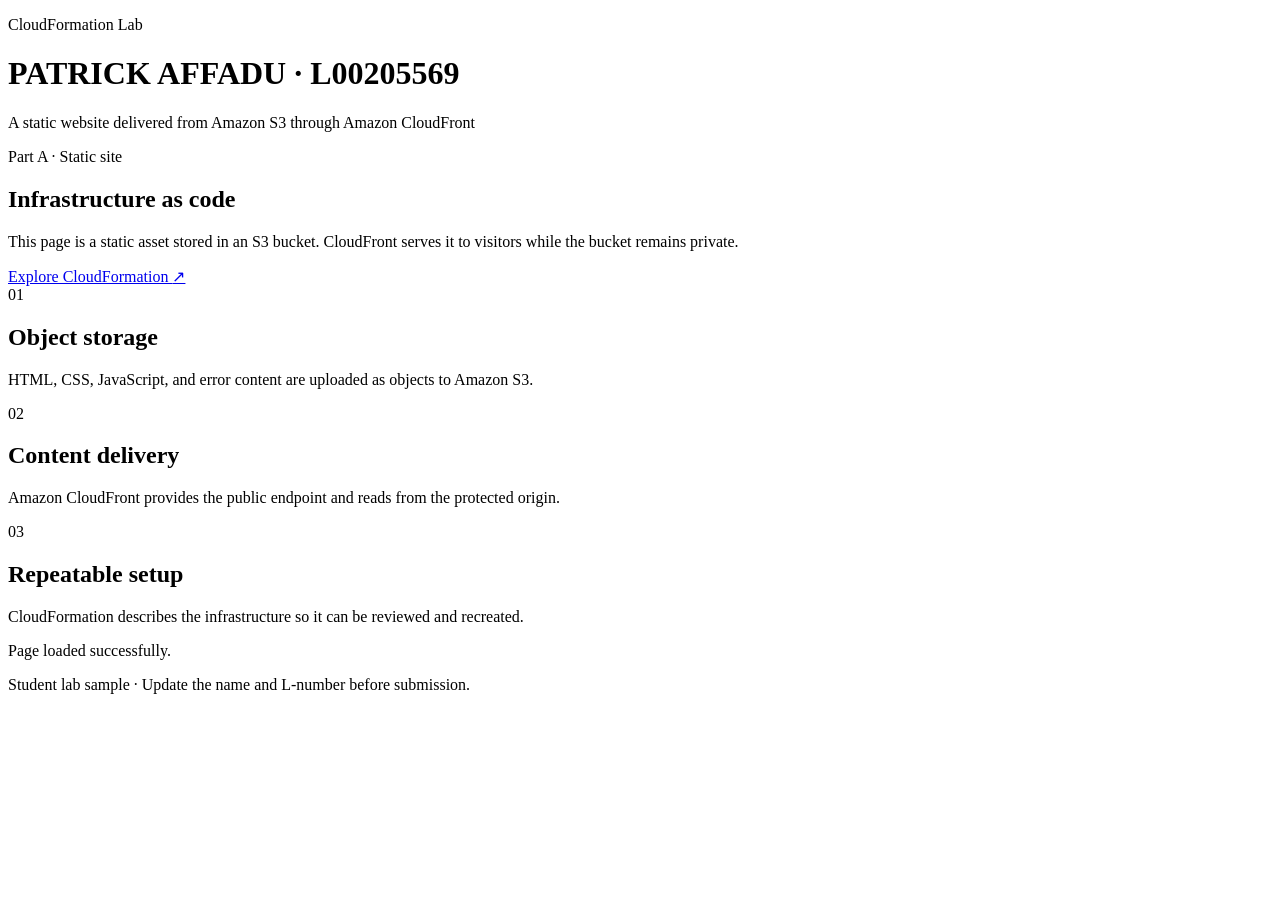
==== website/index.html @ d7d74032 "Add static website content and updated README.md" ====
<!doctype html>
<html lang="en">
<head>
  <meta charset="utf-8">
  <meta name="viewport" content="width=device-width, initial-scale=1">
  <meta name="description" content="CloudFormation lab: static website hosted with Amazon S3 and CloudFront.">
  <title>CloudFormation Lab | Static Website</title>
  <link rel="stylesheet" href="/css/style.css">
  <script src="/js/script.js" defer></script>
</head>
<body>
  <!-- Replace both identity placeholders before publishing or submitting. -->
  <header class="site-header">
    <p class="eyebrow">CloudFormation Lab</p>
    <h1>PATRICK AFFADU <span aria-hidden="true">·</span> L00205569</h1>
    <p class="subtitle">A static website delivered from Amazon S3 through Amazon CloudFront</p>
  </header>

  <!-- These sections explain the storage and delivery choices used by the lab. -->
  <main>
    <section class="card" aria-labelledby="about-heading">
      <p class="eyebrow">Part A · Static site</p>
      <h2 id="about-heading">Infrastructure as code</h2>
      <p>This page is a static asset stored in an S3 bucket. CloudFront serves it to visitors while the bucket remains private.</p>
      <a class="button" href="https://docs.aws.amazon.com/AWSCloudFormation/latest/UserGuide/Welcome.html" target="_blank" rel="noreferrer">Explore CloudFormation <span aria-hidden="true">↗</span></a>
    </section>

    <section class="grid" aria-label="Lab concepts">
      <article class="card">
        <span class="number" aria-hidden="true">01</span>
        <h2>Object storage</h2>
        <p>HTML, CSS, JavaScript, and error content are uploaded as objects to Amazon S3.</p>
      </article>
      <article class="card">
        <span class="number" aria-hidden="true">02</span>
        <h2>Content delivery</h2>
        <p>Amazon CloudFront provides the public endpoint and reads from the protected origin.</p>
      </article>
      <article class="card">
        <span class="number" aria-hidden="true">03</span>
        <h2>Repeatable setup</h2>
        <p>CloudFormation describes the infrastructure so it can be reviewed and recreated.</p>
      </article>
    </section>

    <p class="status" id="status" role="status">Page loaded successfully.</p>
  </main>

  <!-- Keep the reminder visible while the page is still a personal draft. -->
  <footer><p>Student lab sample · Update the name and L-number before submission.</p></footer>
</body>
</html>
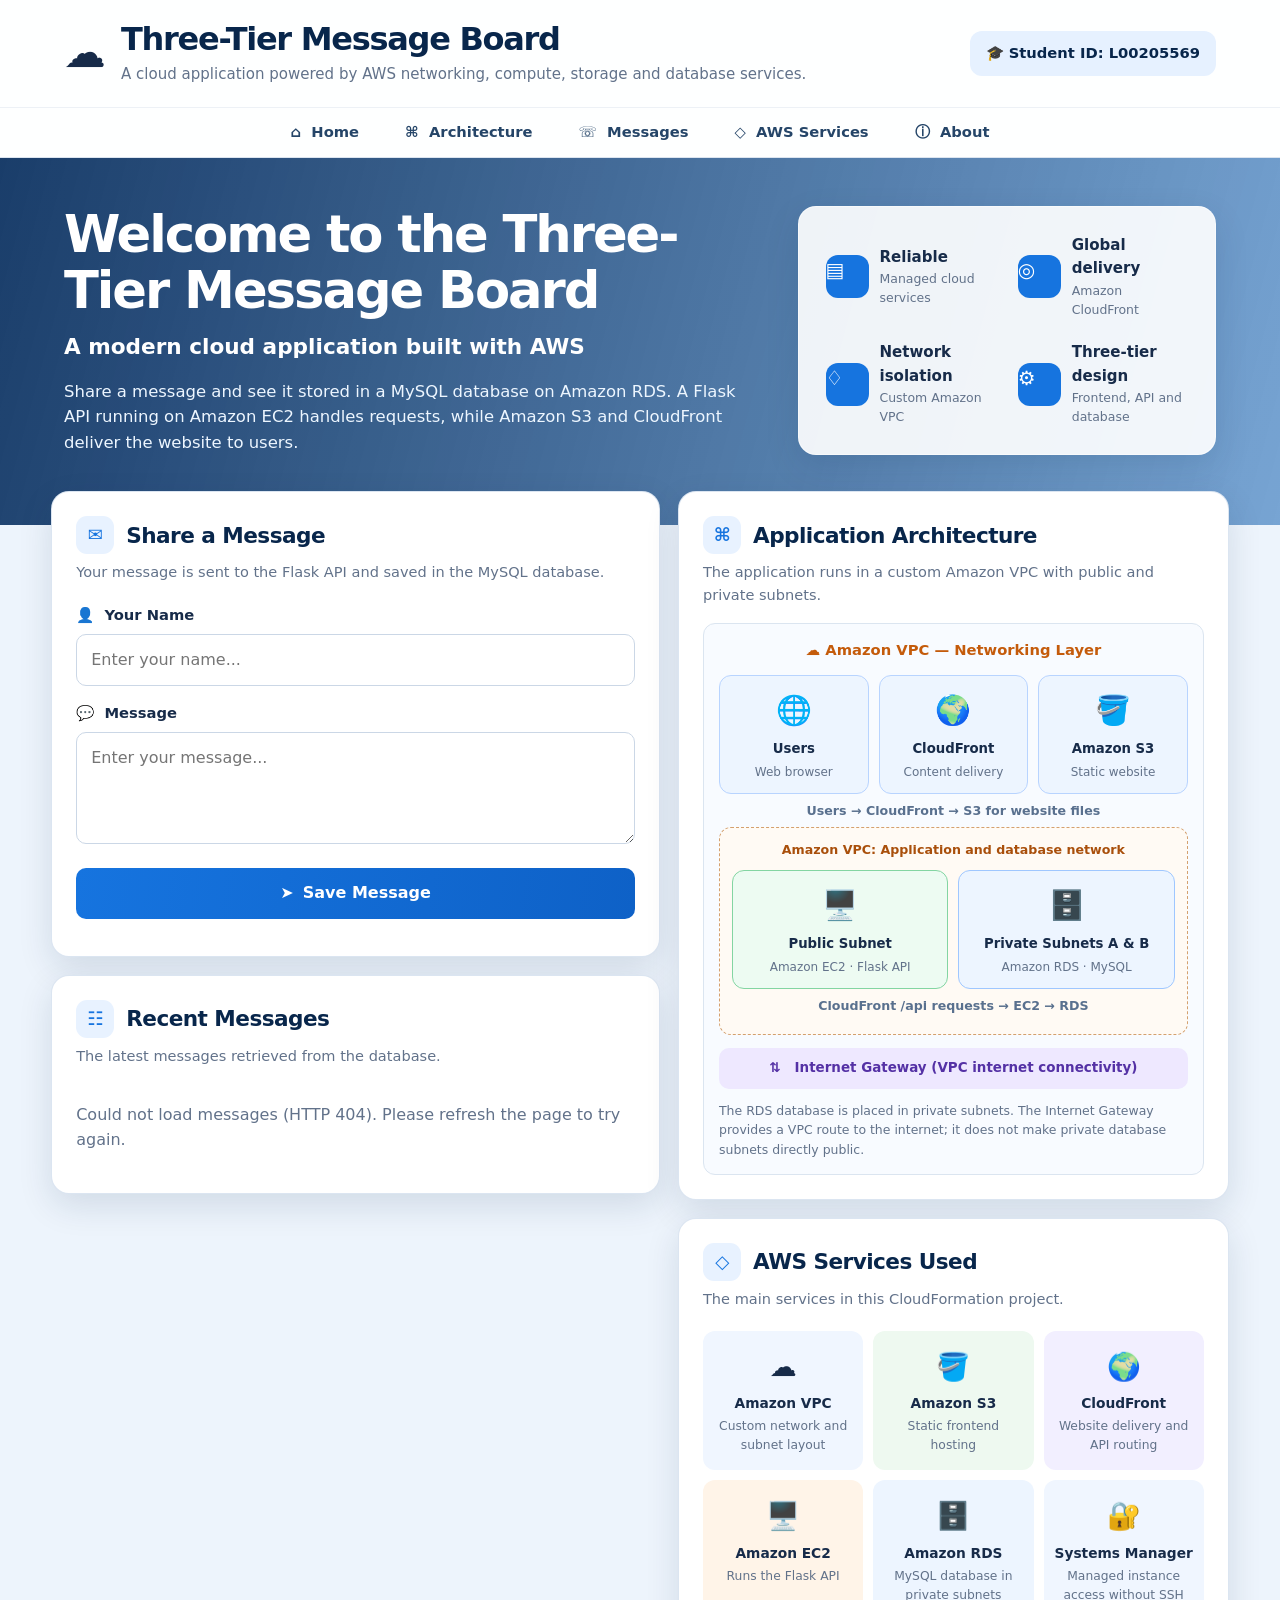
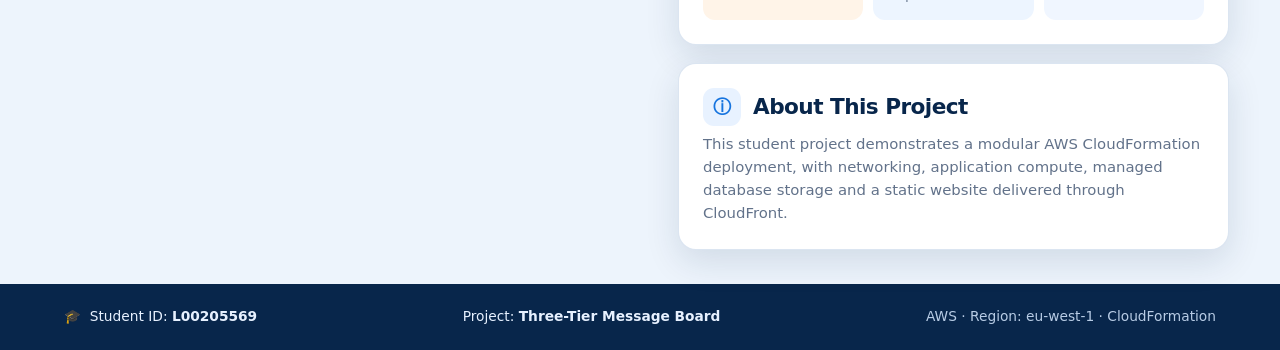
==== commit 42563e77: "feat: improve CloudFormation task implementation and documentation" ====
--- a/website/index.html
+++ b/website/index.html
@@ -1,52 +1,755 @@
+
 <!doctype html>
 <html lang="en">
 <head>
   <meta charset="utf-8">
   <meta name="viewport" content="width=device-width, initial-scale=1">
-  <meta name="description" content="CloudFormation lab: static website hosted with Amazon S3 and CloudFront.">
-  <title>CloudFormation Lab | Static Website</title>
-  <link rel="stylesheet" href="/css/style.css">
-  <script src="/js/script.js" defer></script>
+  <meta name="theme-color" content="#0b2c55">
+  <meta name="description" content="Three-Tier Message Board, a cloud application built with AWS VPC, S3, CloudFront, EC2 and RDS MySQL.">
+  <title>Three-Tier Message Board | AWS Cloud Project</title>
+
+  <style>
+    :root {
+      --navy: #08264b;
+      --blue: #1674df;
+      --blue-dark: #0b55b1;
+      --text: #172b49;
+      --muted: #62728a;
+      --border: #dce5f0;
+      --surface: #ffffff;
+      --green: #16803d;
+      --shadow: 0 12px 34px rgba(9, 38, 75, .12);
+      --radius: 18px;
+    }
+
+    * { box-sizing: border-box; }
+
+    html { scroll-behavior: smooth; }
+
+    body {
+      margin: 0;
+      font-family: Inter, ui-sans-serif, system-ui, -apple-system,
+        BlinkMacSystemFont, "Segoe UI", sans-serif;
+      color: var(--text);
+      background: #edf4fc;
+      line-height: 1.55;
+    }
+
+    a { color: inherit; }
+
+    .site-header {
+      background: rgba(255, 255, 255, .97);
+      border-bottom: 1px solid var(--border);
+    }
+
+    .header-inner {
+      max-width: 1440px;
+      margin: auto;
+      padding: 20px 5%;
+      display: flex;
+      align-items: center;
+      justify-content: space-between;
+      gap: 20px;
+    }
+
+    .brand {
+      display: flex;
+      align-items: center;
+      gap: 15px;
+      min-width: 0;
+    }
+
+    .brand-cloud {
+      font-size: 42px;
+      line-height: 1;
+    }
+
+    .brand h1 {
+      margin: 0;
+      color: var(--navy);
+      font-size: clamp(1.35rem, 3vw, 2rem);
+      letter-spacing: -.04em;
+      line-height: 1.2;
+    }
+
+    .brand p {
+      margin: 5px 0 0;
+      color: var(--muted);
+      font-size: .94rem;
+    }
+
+    .student-badge {
+      flex-shrink: 0;
+      padding: 11px 16px;
+      border-radius: 12px;
+      background: #e6f1ff;
+      color: var(--navy);
+      font-weight: 750;
+      font-size: .92rem;
+    }
+
+    .nav {
+      display: flex;
+      justify-content: center;
+      gap: 8px;
+      padding: 0 5%;
+      border-top: 1px solid #edf1f6;
+      overflow-x: auto;
+    }
+
+    .nav a {
+      text-decoration: none;
+      padding: 13px 19px;
+      color: #254568;
+      white-space: nowrap;
+      font-size: .92rem;
+      font-weight: 650;
+    }
+
+    .nav a:hover, .nav a:focus-visible {
+      color: var(--blue);
+      background: #eff6ff;
+      outline: none;
+    }
+
+    .hero {
+      position: relative;
+      isolation: isolate;
+      color: white;
+      padding: 48px 5% 70px;
+      background:
+        linear-gradient(105deg, rgba(5, 43, 91, .91), rgba(22, 99, 177, .55)),
+        url("https://images.unsplash.com/photo-1470770841072-f978cf4d019e?auto=format&fit=crop&w=2000&q=85")
+        center 48% / cover;
+    }
+
+    .hero-inner {
+      max-width: 1320px;
+      margin: auto;
+      display: grid;
+      grid-template-columns: 1.25fr .75fr;
+      align-items: center;
+      gap: 36px;
+    }
+
+    .hero h2 {
+      max-width: 800px;
+      margin: 0 0 12px;
+      font-size: clamp(2rem, 4vw, 3.2rem);
+      letter-spacing: -.04em;
+      line-height: 1.1;
+    }
+
+    .hero .lead {
+      margin: 0 0 15px;
+      font-size: clamp(1.05rem, 2vw, 1.35rem);
+      font-weight: 650;
+    }
+
+    .hero .intro {
+      max-width: 750px;
+      margin: 0;
+      color: #edf6ff;
+      font-size: 1.03rem;
+    }
+
+    .hero-features {
+      display: grid;
+      grid-template-columns: repeat(2, minmax(0, 1fr));
+      gap: 12px;
+      padding: 22px;
+      border: 1px solid rgba(255, 255, 255, .5);
+      border-radius: var(--radius);
+      background: rgba(255, 255, 255, .91);
+      color: var(--text);
+      box-shadow: var(--shadow);
+    }
+
+    .feature {
+      display: flex;
+      gap: 11px;
+      align-items: center;
+      padding: 5px;
+    }
+
+    .feature-icon {
+      display: grid;
+      place-items: center;
+      width: 43px;
+      height: 43px;
+      flex-shrink: 0;
+      border-radius: 12px;
+      color: white;
+      background: var(--blue);
+      font-size: 1.25rem;
+    }
+
+    .feature strong, .feature span { display: block; }
+    .feature strong { font-size: .94rem; }
+    .feature span:last-child { color: var(--muted); font-size: .78rem; }
+
+    .main-grid {
+      position: relative;
+      max-width: 1440px;
+      margin: -34px auto 0;
+      padding: 0 4% 34px;
+      display: grid;
+      grid-template-columns: 1.05fr .95fr;
+      gap: 18px;
+      align-items: start;
+    }
+
+    .column {
+      display: grid;
+      gap: 18px;
+      min-width: 0;
+    }
+
+    .card {
+      min-width: 0;
+      padding: 24px;
+      border: 1px solid rgba(216, 227, 240, .9);
+      border-radius: var(--radius);
+      background: var(--surface);
+      box-shadow: var(--shadow);
+    }
+
+    .card-heading {
+      display: flex;
+      align-items: center;
+      gap: 12px;
+      margin: 0 0 7px;
+      color: var(--navy);
+      font-size: 1.35rem;
+      letter-spacing: -.025em;
+    }
+
+    .heading-icon {
+      display: grid;
+      place-items: center;
+      width: 38px;
+      height: 38px;
+      flex-shrink: 0;
+      border-radius: 11px;
+      background: #e8f2ff;
+      color: var(--blue);
+      font-size: 1.15rem;
+    }
+
+    .card-description {
+      margin: 0 0 20px;
+      color: var(--muted);
+      font-size: .91rem;
+    }
+
+    .form-group { margin-bottom: 16px; }
+
+    .form-group label {
+      display: block;
+      margin-bottom: 7px;
+      font-size: .92rem;
+      font-weight: 700;
+    }
+
+    input, textarea, button {
+      width: 100%;
+      font: inherit;
+    }
+
+    input, textarea {
+      padding: 13px 14px;
+      border: 1px solid #cbd7e6;
+      border-radius: 10px;
+      color: var(--text);
+      background: #fff;
+      outline: none;
+      transition: border-color .2s, box-shadow .2s;
+    }
+
+    textarea { min-height: 112px; resize: vertical; }
+
+    input:focus, textarea:focus {
+      border-color: var(--blue);
+      box-shadow: 0 0 0 3px rgba(22, 116, 223, .13);
+    }
+
+    .primary-button {
+      display: flex;
+      align-items: center;
+      justify-content: center;
+      gap: 9px;
+      padding: 13px 18px;
+      border: 0;
+      border-radius: 10px;
+      background: linear-gradient(100deg, var(--blue), #0e61c7);
+      color: white;
+      font-weight: 750;
+      cursor: pointer;
+      transition: transform .15s, opacity .15s;
+    }
+
+    .primary-button:hover { transform: translateY(-1px); }
+    .primary-button:disabled { opacity: .65; cursor: wait; transform: none; }
+
+    .status {
+      min-height: 0;
+      margin: 13px 0 0;
+      padding: 0;
+      font-size: .9rem;
+      overflow-wrap: anywhere;
+    }
+
+    .status:not(:empty) {
+      padding: 11px 13px;
+      border-radius: 9px;
+      background: #f1f5f9;
+      color: #334155;
+    }
+
+    .status.success { background: #e1f7e9; color: #176b35; }
+    .status.error { background: #fff0f0; color: #a52121; }
+    .status.info { background: #eaf3ff; color: #174f92; }
+
+    .message-list {
+      display: grid;
+      gap: 10px;
+      margin: 0;
+      padding: 0;
+      list-style: none;
+    }
+
+    .message-item {
+      display: flex;
+      align-items: flex-start;
+      gap: 13px;
+      padding: 14px;
+      border: 1px solid #e0e7f0;
+      border-radius: 12px;
+      background: linear-gradient(110deg, #f8fafc, #fff);
+      overflow-wrap: anywhere;
+    }
+
+    .avatar {
+      display: grid;
+      place-items: center;
+      width: 42px;
+      height: 42px;
+      flex-shrink: 0;
+      border-radius: 50%;
+      background: #dceaff;
+      color: #145fc0;
+      font-size: 1.15rem;
+      font-weight: 800;
+    }
+
+    .message-content { min-width: 0; flex: 1; }
+    .message-content strong { display: block; color: var(--navy); }
+    .message-content p { margin: 5px 0 0; white-space: pre-wrap; }
+    .message-empty { padding: 16px 0; color: var(--muted); }
+
+    .architecture-intro {
+      margin: 0 0 17px;
+      color: var(--muted);
+      font-size: .91rem;
+    }
+
+    .architecture {
+      padding: 15px;
+      border: 1px solid #dbe5f0;
+      border-radius: 12px;
+      background: #f8fbff;
+    }
+
+    .architecture-title {
+      margin: 0 0 13px;
+      color: #c45b0b;
+      font-size: .92rem;
+      font-weight: 800;
+      text-align: center;
+    }
+
+    .arch-flow {
+      display: grid;
+      grid-template-columns: repeat(3, minmax(0, 1fr));
+      align-items: stretch;
+      gap: 10px;
+    }
+
+    .arch-node {
+      display: flex;
+      flex-direction: column;
+      justify-content: center;
+      align-items: center;
+      gap: 7px;
+      min-width: 0;
+      min-height: 115px;
+      padding: 12px 8px;
+      border: 1px solid #d6e2f0;
+      border-radius: 12px;
+      background: white;
+      text-align: center;
+    }
+
+    .arch-node .node-icon { font-size: 1.8rem; }
+    .arch-node strong { font-size: .83rem; line-height: 1.3; }
+    .arch-node small { color: var(--muted); font-size: .75rem; line-height: 1.4; }
+
+    .arch-node.edge { border-color: #b8d4ff; background: #edf5ff; }
+    .arch-node.compute { border-color: #83d5a2; background: #edfbf2; }
+    .arch-node.database { border-color: #9fc7ff; background: #edf5ff; }
+    .arch-node.network { border-color: #ffc48b; background: #fff5e9; }
+
+    .arch-arrow {
+      display: flex;
+      align-items: center;
+      justify-content: center;
+      gap: 7px;
+      padding: 7px 0;
+      color: #59708e;
+      font-size: .79rem;
+      font-weight: 750;
+      text-align: center;
+    }
+
+    .subnet-box {
+      padding: 12px;
+      border: 1px dashed #d4a06e;
+      border-radius: 12px;
+      background: #fffaf4;
+    }
+
+    .subnet-label {
+      margin: 0 0 10px;
+      color: #a94f0b;
+      font-size: .79rem;
+      font-weight: 800;
+      text-align: center;
+    }
+
+    .subnet-grid {
+      display: grid;
+      grid-template-columns: 1fr 1fr;
+      gap: 10px;
+    }
+
+    .igw {
+      margin-top: 13px;
+      padding: 10px;
+      border-radius: 10px;
+      background: #eee8ff;
+      color: #5431a5;
+      text-align: center;
+      font-size: .84rem;
+      font-weight: 800;
+    }
+
+    .network-note {
+      margin: 12px 0 0;
+      color: var(--muted);
+      font-size: .78rem;
+    }
+
+    .services-grid {
+      display: grid;
+      grid-template-columns: repeat(3, minmax(0, 1fr));
+      gap: 10px;
+    }
+
+    .service {
+      padding: 15px 10px;
+      border-radius: 12px;
+      background: #f0f6ff;
+      text-align: center;
+    }
+
+    .service:nth-child(2) { background: #eef9f0; }
+    .service:nth-child(3) { background: #f2efff; }
+    .service:nth-child(4) { background: #fff4e8; }
+    .service:nth-child(5) { background: #edf5ff; }
+
+    .service .service-icon { font-size: 1.7rem; }
+    .service strong { display: block; margin: 5px 0 3px; font-size: .86rem; }
+    .service p { margin: 0; color: var(--muted); font-size: .77rem; }
+
+    .about-copy { margin: 0; color: var(--muted); font-size: .93rem; }
+
+    .site-footer {
+      padding: 22px 5%;
+      background: #08264b;
+      color: #e7f1ff;
+    }
+
+    .footer-inner {
+      max-width: 1320px;
+      margin: auto;
+      display: flex;
+      flex-wrap: wrap;
+      align-items: center;
+      justify-content: space-between;
+      gap: 12px 24px;
+      font-size: .86rem;
+    }
+
+    .footer-muted { color: #b8cce5; }
+
+    @media (max-width: 980px) {
+      .hero-inner { grid-template-columns: 1fr; }
+      .hero-features { max-width: 700px; }
+      .main-grid { grid-template-columns: 1fr; }
+    }
+
+    @media (max-width: 600px) {
+      .header-inner { align-items: flex-start; flex-direction: column; }
+      .student-badge { align-self: flex-start; }
+      .brand-cloud { font-size: 32px; }
+      .nav { justify-content: flex-start; }
+      .nav a { padding: 12px; }
+      .hero { padding: 38px 5% 55px; }
+      .hero-features { grid-template-columns: 1fr 1fr; padding: 13px; }
+      .main-grid { padding: 0 4% 24px; }
+      .card { padding: 18px; }
+      .arch-flow { grid-template-columns: 1fr; }
+      .arch-node { min-height: 85px; }
+      .arch-arrow { transform: none; }
+      .subnet-grid { grid-template-columns: 1fr; }
+      .services-grid { grid-template-columns: repeat(2, minmax(0, 1fr)); }
+      .footer-inner { flex-direction: column; align-items: flex-start; }
+    }
+
+    @media (prefers-reduced-motion: reduce) {
+      html { scroll-behavior: auto; }
+      *, *::before, *::after { transition: none !important; }
+    }
+  </style>
 </head>
+
 <body>
-  <!-- Replace both identity placeholders before publishing or submitting. -->
   <header class="site-header">
-    <p class="eyebrow">CloudFormation Lab</p>
-    <h1>PATRICK AFFADU <span aria-hidden="true">·</span> L00205569</h1>
-    <p class="subtitle">A static website delivered from Amazon S3 through Amazon CloudFront</p>
+    <div class="header-inner">
+      <div class="brand">
+        <span class="brand-cloud" aria-hidden="true">☁️</span>
+        <div>
+          <h1>Three-Tier Message Board</h1>
+          <p>A cloud application powered by AWS networking, compute, storage and database services.</p>
+        </div>
+      </div>
+      <div class="student-badge">🎓 Student ID: L00205569</div>
+    </div>
+
+    <nav class="nav" aria-label="Main navigation">
+      <a href="#home">⌂ &nbsp;Home</a>
+      <a href="#architecture">⌘ &nbsp;Architecture</a>
+      <a href="#messages">☏ &nbsp;Messages</a>
+      <a href="#services">◇ &nbsp;AWS Services</a>
+      <a href="#about">ⓘ &nbsp;About</a>
+    </nav>
   </header>
 
-  <!-- These sections explain the storage and delivery choices used by the lab. -->
-  <main>
-    <section class="card" aria-labelledby="about-heading">
-      <p class="eyebrow">Part A · Static site</p>
-      <h2 id="about-heading">Infrastructure as code</h2>
-      <p>This page is a static asset stored in an S3 bucket. CloudFront serves it to visitors while the bucket remains private.</p>
-      <a class="button" href="https://docs.aws.amazon.com/AWSCloudFormation/latest/UserGuide/Welcome.html" target="_blank" rel="noreferrer">Explore CloudFormation <span aria-hidden="true">↗</span></a>
-    </section>
-
-    <section class="grid" aria-label="Lab concepts">
-      <article class="card">
-        <span class="number" aria-hidden="true">01</span>
-        <h2>Object storage</h2>
-        <p>HTML, CSS, JavaScript, and error content are uploaded as objects to Amazon S3.</p>
-      </article>
-      <article class="card">
-        <span class="number" aria-hidden="true">02</span>
-        <h2>Content delivery</h2>
-        <p>Amazon CloudFront provides the public endpoint and reads from the protected origin.</p>
-      </article>
-      <article class="card">
-        <span class="number" aria-hidden="true">03</span>
-        <h2>Repeatable setup</h2>
-        <p>CloudFormation describes the infrastructure so it can be reviewed and recreated.</p>
-      </article>
-    </section>
-
-    <p class="status" id="status" role="status">Page loaded successfully.</p>
+  <section class="hero" id="home">
+    <div class="hero-inner">
+      <div>
+        <h2>Welcome to the Three-Tier Message Board</h2>
+        <p class="lead">A modern cloud application built with AWS</p>
+        <p class="intro">
+          Share a message and see it stored in a MySQL database on Amazon RDS.
+          A Flask API running on Amazon EC2 handles requests, while Amazon S3
+          and CloudFront deliver the website to users.
+        </p>
+      </div>
+
+      <div class="hero-features" aria-label="Project highlights">
+        <div class="feature">
+          <span class="feature-icon">▤</span>
+          <div><strong>Reliable</strong><span>Managed cloud services</span></div>
+        </div>
+        <div class="feature">
+          <span class="feature-icon">◎</span>
+          <div><strong>Global delivery</strong><span>Amazon CloudFront</span></div>
+        </div>
+        <div class="feature">
+          <span class="feature-icon">♢</span>
+          <div><strong>Network isolation</strong><span>Custom Amazon VPC</span></div>
+        </div>
+        <div class="feature">
+          <span class="feature-icon">⚙</span>
+          <div><strong>Three-tier design</strong><span>Frontend, API and database</span></div>
+        </div>
+      </div>
+    </div>
+  </section>
+
+  <main class="main-grid">
+    <div class="column">
+      <section class="card" id="share">
+        <h2 class="card-heading">
+          <span class="heading-icon" aria-hidden="true">✉</span>
+          Share a Message
+        </h2>
+        <p class="card-description">
+          Your message is sent to the Flask API and saved in the MySQL database.
+        </p>
+
+        <form id="message-form">
+          <div class="form-group">
+            <label for="name">👤 &nbsp;Your Name</label>
+            <input id="name" name="name" maxlength="100"
+                   autocomplete="name" required
+                   placeholder="Enter your name...">
+          </div>
+
+          <div class="form-group">
+            <label for="message">💬 &nbsp;Message</label>
+            <textarea id="message" name="message" maxlength="500"
+                      required placeholder="Enter your message..."></textarea>
+          </div>
+
+          <button class="primary-button" id="submit-button" type="submit">
+            <span aria-hidden="true">➤</span>
+            Save Message
+          </button>
+        </form>
+
+        <p id="status" class="status" role="status" aria-live="polite"></p>
+      </section>
+
+      <section class="card" id="messages">
+        <h2 class="card-heading">
+          <span class="heading-icon" aria-hidden="true">☷</span>
+          Recent Messages
+        </h2>
+        <p class="card-description">The latest messages retrieved from the database.</p>
+        <ul id="messages-list" class="message-list" aria-live="polite">
+          <li class="message-empty">Loading messages…</li>
+        </ul>
+      </section>
+    </div>
+
+    <div class="column">
+      <section class="card" id="architecture">
+        <h2 class="card-heading">
+          <span class="heading-icon" aria-hidden="true">⌘</span>
+          Application Architecture
+        </h2>
+        <p class="architecture-intro">
+          The application runs in a custom Amazon VPC with public and private subnets.
+        </p>
+
+        <div class="architecture">
+          <p class="architecture-title">☁ Amazon VPC — Networking Layer</p>
+
+          <div class="arch-flow">
+            <div class="arch-node edge">
+              <span class="node-icon" aria-hidden="true">🌐</span>
+              <strong>Users</strong>
+              <small>Web browser</small>
+            </div>
+            <div class="arch-node edge">
+              <span class="node-icon" aria-hidden="true">🌍</span>
+              <strong>CloudFront</strong>
+              <small>Content delivery</small>
+            </div>
+            <div class="arch-node edge">
+              <span class="node-icon" aria-hidden="true">🪣</span>
+              <strong>Amazon S3</strong>
+              <small>Static website</small>
+            </div>
+          </div>
+
+          <div class="arch-arrow" aria-label="Request routing">
+            Users → CloudFront → S3 for website files
+          </div>
+
+          <div class="subnet-box">
+            <p class="subnet-label">Amazon VPC: Application and database network</p>
+            <div class="subnet-grid">
+              <div class="arch-node compute">
+                <span class="node-icon" aria-hidden="true">🖥️</span>
+                <strong>Public Subnet</strong>
+                <small>Amazon EC2 · Flask API</small>
+              </div>
+              <div class="arch-node database">
+                <span class="node-icon" aria-hidden="true">🗄️</span>
+                <strong>Private Subnets A &amp; B</strong>
+                <small>Amazon RDS · MySQL</small>
+              </div>
+            </div>
+            <div class="arch-arrow">CloudFront /api requests → EC2 → RDS</div>
+          </div>
+
+          <div class="igw">⇅ &nbsp; Internet Gateway (VPC internet connectivity)</div>
+          <p class="network-note">
+            The RDS database is placed in private subnets. The Internet Gateway
+            provides a VPC route to the internet; it does not make private database
+            subnets directly public.
+          </p>
+        </div>
+      </section>
+
+      <section class="card" id="services">
+        <h2 class="card-heading">
+          <span class="heading-icon" aria-hidden="true">◇</span>
+          AWS Services Used
+        </h2>
+        <p class="card-description">The main services in this CloudFormation project.</p>
+
+        <div class="services-grid">
+          <div class="service">
+            <span class="service-icon" aria-hidden="true">☁️</span>
+            <strong>Amazon VPC</strong>
+            <p>Custom network and subnet layout</p>
+          </div>
+          <div class="service">
+            <span class="service-icon" aria-hidden="true">🪣</span>
+            <strong>Amazon S3</strong>
+            <p>Static frontend hosting</p>
+          </div>
+          <div class="service">
+            <span class="service-icon" aria-hidden="true">🌍</span>
+            <strong>CloudFront</strong>
+            <p>Website delivery and API routing</p>
+          </div>
+          <div class="service">
+            <span class="service-icon" aria-hidden="true">🖥️</span>
+            <strong>Amazon EC2</strong>
+            <p>Runs the Flask API</p>
+          </div>
+          <div class="service">
+            <span class="service-icon" aria-hidden="true">🗄️</span>
+            <strong>Amazon RDS</strong>
+            <p>MySQL database in private subnets</p>
+          </div>
+          <div class="service">
+            <span class="service-icon" aria-hidden="true">🔐</span>
+            <strong>Systems Manager</strong>
+            <p>Managed instance access without SSH</p>
+          </div>
+        </div>
+      </section>
+
+      <section class="card" id="about">
+        <h2 class="card-heading">
+          <span class="heading-icon" aria-hidden="true">ⓘ</span>
+          About This Project
+        </h2>
+        <p class="about-copy">
+          This student project demonstrates a modular AWS CloudFormation deployment,
+          with networking, application compute, managed database storage and a static
+          website delivered through CloudFront.
+        </p>
+      </section>
+    </div>
   </main>
 
-  <!-- Keep the reminder visible while the page is still a personal draft. -->
-  <footer><p>Student lab sample · Update the name and L-number before submission.</p></footer>
+  <footer class="site-footer">
+    <div class="footer-inner">
+      <div>🎓 &nbsp;Student ID: <strong>L00205569</strong></div>
+      <div>Project: <strong>Three-Tier Message Board</strong></div>
+      <div class="footer-muted">AWS · Region: eu-west-1 · CloudFormation</div>
+    </div>
+  </footer>
+
+  <script src="config.js"></script>
+  <script src="app.js"></script>
 </body>
 </html>
+
